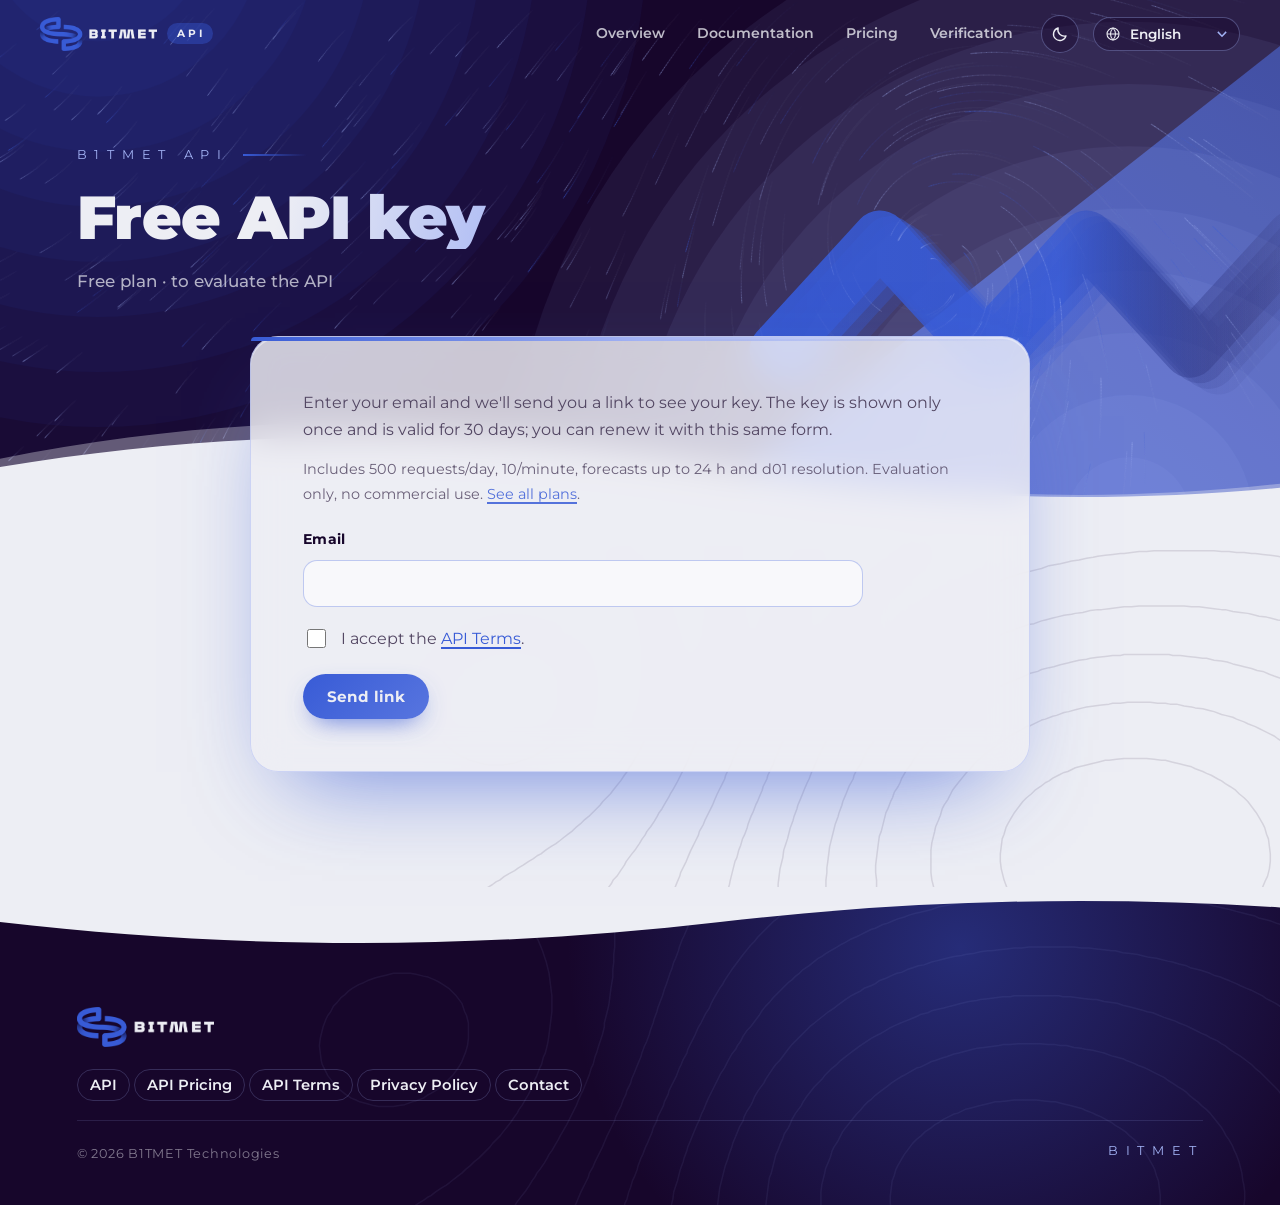
==== alta.html @ 3e36da36 "API: portada, docs, precios, alta, claves, verificación y textos legales" ====
<!DOCTYPE html>
<html lang="es" data-lang="es">
  <head>
    <meta charset="utf-8" />
    <meta name="viewport" content="width=device-width, initial-scale=1" />
    <title>Clave gratuita de la API · Free API key — B1TMET</title>
    <meta name="theme-color" content="#17062b" />
    <link rel="icon" href="favicon.ico" sizes="any" />
    <link rel="preload" href="assets/fonts/montserrat-400.woff2" as="font" type="font/woff2" crossorigin />
    <link rel="stylesheet" href="assets/marca.css" />
    <script>
      (function () {
        var d = document.documentElement;
        d.className += " js";
        var hr = new Date().getHours();
        d.setAttribute("data-tod", hr >= 5 && hr < 8 ? "dawn" : hr >= 8 && hr < 17 ? "day" : hr >= 17 && hr < 20 ? "dusk" : "night");
        try { var th = localStorage.getItem("b1t-theme"); if (th === "dark" || th === "light") d.setAttribute("data-theme", th); } catch (e) {}

        var S = ["es", "en", "pt", "fr", "it", "nl"], l = null;
        try { l = new URLSearchParams(location.search).get("lang"); } catch (e) {}
        if (S.indexOf(l) >= 0) { try { localStorage.setItem("b1t-lang", l); } catch (e) {} }
        else { try { l = localStorage.getItem("b1t-lang"); } catch (e) {} }
        if (S.indexOf(l) < 0) {
          l = "en";
          var list = navigator.languages || [navigator.language || "en"];
          for (var i = 0; i < list.length; i++) {
            var c = String(list[i] || "").slice(0, 2).toLowerCase();
            if (S.indexOf(c) >= 0) { l = c; break; }
          }
        }
        document.documentElement.setAttribute("data-lang", l);
        document.documentElement.lang = l;
      })();
    </script>
  </head>
  <body>
    <div class="progress" aria-hidden="true"></div>

    <header class="top">
      <a class="brand" href="index.html"><img src="assets/logo-h-light.png" alt="B1TMET" width="138" height="40" /><small>API</small></a>
      <nav class="top-nav" aria-label="API">
        <a href="index.html"><span lang="es">Inicio</span><span lang="en">Overview</span><span lang="pt">Início</span><span lang="fr">Aperçu</span><span lang="it">Panoramica</span><span lang="nl">Overzicht</span></a>
        <a href="docs.html"><span lang="es">Documentación</span><span lang="en">Documentation</span><span lang="pt">Documentação</span><span lang="fr">Documentation</span><span lang="it">Documentazione</span><span lang="nl">Documentatie</span></a>
        <a href="precios.html"><span lang="es">Precios</span><span lang="en">Pricing</span><span lang="pt">Preços</span><span lang="fr">Tarifs</span><span lang="it">Prezzi</span><span lang="nl">Prijzen</span></a>
        <a href="verificacion.html"><span lang="es">Verificación</span><span lang="en">Verification</span><span lang="pt">Verificação</span><span lang="fr">Vérification</span><span lang="it">Verifica</span><span lang="nl">Verificatie</span></a>
      </nav>
      <button class="theme" type="button" aria-label="Tema">
        <svg class="moon" viewBox="0 0 24 24" aria-hidden="true"><path d="M20 14.5A8.5 8.5 0 0 1 9.5 4a8.5 8.5 0 1 0 10.5 10.5z"/></svg>
        <svg class="sun" viewBox="0 0 24 24" aria-hidden="true"><circle cx="12" cy="12" r="4.2"/><path d="M12 2.5v2.2M12 19.3v2.2M4.6 4.6l1.6 1.6M17.8 17.8l1.6 1.6M2.5 12h2.2M19.3 12h2.2M4.6 19.4l1.6-1.6M17.8 6.2l1.6-1.6"/></svg>
      </button>
      <label class="langsel">
        <svg viewBox="0 0 24 24" aria-hidden="true"><circle cx="12" cy="12" r="9"/><path d="M3 12h18M12 3c2.5 2.7 3.8 5.7 3.8 9s-1.3 6.3-3.8 9c-2.5-2.7-3.8-5.7-3.8-9s1.3-6.3 3.8-9z"/></svg>
        <select id="langsel" aria-label="Idioma / Language">
          <option value="es">Español</option>
          <option value="en">English</option>
          <option value="pt">Português</option>
          <option value="fr">Français</option>
          <option value="it">Italiano</option>
          <option value="nl">Nederlands</option>
        </select>
      </label>
    </header>

    <section class="hero hero-s">
      <div class="hero-art" aria-hidden="true">
        <svg viewBox="0 0 1440 800" preserveAspectRatio="xMidYMid slice">
          <defs>
            <linearGradient id="gPlane" x1="0" y1="1" x2="1" y2="0">
              <stop offset="0" stop-color="#385BD6" stop-opacity=".95" />
              <stop offset="1" stop-color="#385BD6" stop-opacity=".55" />
            </linearGradient>
          </defs>
          <g class="rings r2"><circle cx="110" cy="40" r="60" fill="#385BD6" fill-opacity=".06" /><circle cx="110" cy="40" r="122" fill="#385BD6" fill-opacity=".06" /><circle cx="110" cy="40" r="184" fill="#385BD6" fill-opacity=".06" /><circle cx="110" cy="40" r="246" fill="#385BD6" fill-opacity=".06" /><circle cx="110" cy="40" r="308" fill="#385BD6" fill-opacity=".06" /><circle cx="110" cy="40" r="370" fill="#385BD6" fill-opacity=".06" /><circle cx="110" cy="40" r="432" fill="#385BD6" fill-opacity=".06" /><circle cx="110" cy="40" r="494" fill="#385BD6" fill-opacity=".06" /><circle cx="110" cy="40" r="556" fill="#385BD6" fill-opacity=".06" /><circle cx="110" cy="40" r="618" fill="#385BD6" fill-opacity=".06" /></g>
          <polygon class="plane" points="560,860 1500,120 1500,860" fill="url(#gPlane)" />
          <g class="rings r1"><circle cx="1270" cy="700" r="70" fill="#A2B2F4" fill-opacity=".07" /><circle cx="1270" cy="700" r="140" fill="#A2B2F4" fill-opacity=".07" /><circle cx="1270" cy="700" r="210" fill="#A2B2F4" fill-opacity=".07" /><circle cx="1270" cy="700" r="280" fill="#A2B2F4" fill-opacity=".07" /><circle cx="1270" cy="700" r="350" fill="#A2B2F4" fill-opacity=".07" /><circle cx="1270" cy="700" r="420" fill="#A2B2F4" fill-opacity=".07" /><circle cx="1270" cy="700" r="490" fill="#A2B2F4" fill-opacity=".07" /><circle cx="1270" cy="700" r="560" fill="#A2B2F4" fill-opacity=".07" /><circle cx="1270" cy="700" r="630" fill="#A2B2F4" fill-opacity=".07" /><circle cx="1270" cy="700" r="700" fill="#A2B2F4" fill-opacity=".07" /></g>
        </svg>
      </div>
      <svg class="ribbon" viewBox="0 0 660 320" aria-hidden="true">
        <defs>
          <linearGradient id="gRib" gradientUnits="userSpaceOnUse" x1="40" y1="0" x2="640" y2="0">
            <stop offset="0" stop-color="#385BD6" />
            <stop offset=".55" stop-color="#385BD6" stop-opacity=".75" />
            <stop offset="1" stop-color="#17062B" stop-opacity="0" />
          </linearGradient>
        </defs>
        <g>
          <path class="trail" d="M70 240 L180 120 L290 240 L400 120 L510 240 L620 120" stroke="url(#gRib)" stroke-width="58" opacity=".22" transform="translate(30 18)" />
          <path class="trail" d="M70 240 L180 120 L290 240 L400 120 L510 240 L620 120" stroke="url(#gRib)" stroke-width="58" opacity=".4" transform="translate(20 12)" />
          <path class="trail" d="M70 240 L180 120 L290 240 L400 120 L510 240 L620 120" stroke="url(#gRib)" stroke-width="58" opacity=".65" transform="translate(10 6)" />
          <path class="trail" d="M70 240 L180 120 L290 240 L400 120 L510 240 L620 120" stroke="url(#gRib)" stroke-width="58" />
        </g>
      </svg>
      <canvas class="wind" aria-hidden="true"></canvas>
      <div class="hero-in">
        <p class="eyebrow">B1TMET API</p>
        <h1 lang="es">Clave gratuita de la API</h1>
        <h1 lang="en">Free API key</h1>
        <h1 lang="pt">Chave gratuita da API</h1>
        <h1 lang="fr">Clé d'API gratuite</h1>
        <h1 lang="it">Chiave API gratuita</h1>
        <h1 lang="nl">Gratis API-sleutel</h1>
        <p class="sub" lang="es">Plan Free · para evaluar la API</p>
        <p class="sub" lang="en">Free plan · to evaluate the API</p>
        <p class="sub" lang="pt">Plano Free · para avaliar a API</p>
        <p class="sub" lang="fr">Offre Free · pour évaluer l'API</p>
        <p class="sub" lang="it">Piano Free · per valutare l'API</p>
        <p class="sub" lang="nl">Free-abonnement · om de API te evalueren</p>
      </div>
      <div class="edge back" aria-hidden="true"></div>
      <div class="edge" aria-hidden="true"></div>
    </section>

    <main class="app">
      <article class="card">
        <p lang="es">Escribe tu correo y te enviaremos un enlace para ver tu clave. La clave se muestra una sola vez y es válida 30 días; podrás renovarla con este mismo formulario.</p>
        <p lang="en">Enter your email and we'll send you a link to see your key. The key is shown only once and is valid for 30 days; you can renew it with this same form.</p>
        <p lang="pt">Digite seu e-mail e enviaremos um link para ver sua chave. A chave é exibida uma única vez e vale 30 dias; você poderá renová-la neste mesmo formulário.</p>
        <p lang="fr">Saisissez votre e-mail et nous vous enverrons un lien pour afficher votre clé. La clé n'est affichée qu'une fois et reste valable 30 jours ; vous pourrez la renouveler avec ce même formulaire.</p>
        <p lang="it">Inserisci la tua e-mail e ti invieremo un link per vedere la chiave. La chiave viene mostrata una sola volta ed è valida 30 giorni; potrai rinnovarla con questo stesso modulo.</p>
        <p lang="nl">Vul je e-mailadres in en we sturen je een link om je sleutel te bekijken. De sleutel wordt maar één keer getoond en is 30 dagen geldig; je kunt hem met ditzelfde formulier verlengen.</p>
        <p lang="es" class="muted">Incluye 500 peticiones/día, 10/minuto, pronóstico hasta 24 h y resolución d01. Solo evaluación, sin uso comercial. <a href="precios.html">Ver todos los planes</a>.</p>
        <p lang="en" class="muted">Includes 500 requests/day, 10/minute, forecasts up to 24 h and d01 resolution. Evaluation only, no commercial use. <a href="precios.html">See all plans</a>.</p>
        <p lang="pt" class="muted">Inclui 500 requisições/dia, 10/minuto, previsão de até 24 h e resolução d01. Somente avaliação, sem uso comercial. <a href="precios.html">Ver todos os planos</a>.</p>
        <p lang="fr" class="muted">Comprend 500 requêtes/jour, 10/minute, prévision jusqu'à 24 h et résolution d01. Évaluation uniquement, sans usage commercial. <a href="precios.html">Voir toutes les offres</a>.</p>
        <p lang="it" class="muted">Include 500 richieste/giorno, 10/minuto, previsione fino a 24 h e risoluzione d01. Solo valutazione, nessun uso commerciale. <a href="precios.html">Vedi tutti i piani</a>.</p>
        <p lang="nl" class="muted">Inclusief 500 verzoeken/dag, 10/minuut, voorspelling tot 24 uur en resolutie d01. Alleen evaluatie, geen commercieel gebruik. <a href="precios.html">Alle abonnementen bekijken</a>.</p>
        <form class="form" id="form" novalidate>
          <div class="field">
            <label for="email"><span lang="es">Correo electrónico</span><span lang="en">Email</span><span lang="pt">E-mail</span><span lang="fr">E-mail</span><span lang="it">E-mail</span><span lang="nl">E-mailadres</span></label>
            <input type="email" id="email" name="email" required maxlength="190" autocomplete="email" inputmode="email" />
          </div>
          <label class="chk"><input type="checkbox" id="terms" required /><span><span lang="es">Acepto los <a href="legal/terminos.html" target="_blank" rel="noopener">Términos de la API</a>.</span><span lang="en">I accept the <a href="legal/terminos.html" target="_blank" rel="noopener">API Terms</a>.</span><span lang="pt">Aceito os <a href="legal/terminos.html" target="_blank" rel="noopener">Termos da API</a>.</span><span lang="fr">J'accepte les <a href="legal/terminos.html" target="_blank" rel="noopener">Conditions de l'API</a>.</span><span lang="it">Accetto i <a href="legal/terminos.html" target="_blank" rel="noopener">Termini dell'API</a>.</span><span lang="nl">Ik ga akkoord met de <a href="legal/terminos.html" target="_blank" rel="noopener">API-voorwaarden</a>.</span></span></label>
          <button class="btn" id="send" type="submit"><span lang="es">Enviar enlace</span><span lang="en">Send link</span><span lang="pt">Enviar link</span><span lang="fr">Envoyer le lien</span><span lang="it">Invia link</span><span lang="nl">Link versturen</span></button>
        </form>
        <p id="msg" role="status" aria-live="polite"></p>
      </article>
    </main>

    <footer class="foot">
      <div class="foot-glow" aria-hidden="true"></div>
      <div class="foot-in">
        <img class="foot-logo" src="assets/logo-h-light.png" alt="B1TMET" width="138" height="40" />
        <ul class="foot-links" lang="es">
          <li><a href="index.html">API</a></li>
          <li><a href="precios.html">Precios API</a></li>
          <li><a href="legal/terminos.html">Términos de la API</a></li>
          <li><a href="legal/privacidad.html">Aviso de privacidad</a></li>
          <li><a href="mailto:b1tmet@b1tmet.com">Contacto</a></li>
        </ul>
        <ul class="foot-links" lang="en">
          <li><a href="index.html">API</a></li>
          <li><a href="precios.html">API Pricing</a></li>
          <li><a href="legal/terminos.html">API Terms</a></li>
          <li><a href="legal/privacidad.html">Privacy Policy</a></li>
          <li><a href="mailto:b1tmet@b1tmet.com">Contact</a></li>
        </ul>
        <ul class="foot-links" lang="pt">
          <li><a href="index.html">API</a></li>
          <li><a href="precios.html">Preços da API</a></li>
          <li><a href="legal/terminos.html">Termos da API</a></li>
          <li><a href="legal/privacidad.html">Aviso de privacidade</a></li>
          <li><a href="mailto:b1tmet@b1tmet.com">Contato</a></li>
        </ul>
        <ul class="foot-links" lang="fr">
          <li><a href="index.html">API</a></li>
          <li><a href="precios.html">Tarifs de l'API</a></li>
          <li><a href="legal/terminos.html">Conditions de l'API</a></li>
          <li><a href="legal/privacidad.html">Politique de confidentialité</a></li>
          <li><a href="mailto:b1tmet@b1tmet.com">Contact</a></li>
        </ul>
        <ul class="foot-links" lang="it">
          <li><a href="index.html">API</a></li>
          <li><a href="precios.html">Prezzi API</a></li>
          <li><a href="legal/terminos.html">Termini dell'API</a></li>
          <li><a href="legal/privacidad.html">Informativa sulla privacy</a></li>
          <li><a href="mailto:b1tmet@b1tmet.com">Contatti</a></li>
        </ul>
        <ul class="foot-links" lang="nl">
          <li><a href="index.html">API</a></li>
          <li><a href="precios.html">API-prijzen</a></li>
          <li><a href="legal/terminos.html">API-voorwaarden</a></li>
          <li><a href="legal/privacidad.html">Privacybeleid</a></li>
          <li><a href="mailto:b1tmet@b1tmet.com">Contact</a></li>
        </ul>
        <div class="foot-copy"><span>© 2026 B1TMET Technologies</span><span class="wm">Bitmet</span></div>
      </div>
    </footer>


    <script src="assets/lang.js"></script>
    <script src="assets/marca.js"></script>
    <script>
      (function () {
        var LOCAL = /^(localhost|127\.0\.0\.1)$/.test(location.hostname);
        var API = LOCAL ? location.origin : "https://thredds.b1tmet.com";
        var MAIL = '<a href="mailto:b1tmet@b1tmet.com">b1tmet@b1tmet.com</a>';
        var LOCALES = { es: "es-ES", en: "en-US", pt: "pt-PT", fr: "fr-FR", it: "it-IT", nl: "nl-NL" };
        // Textos: cadenas o funciones (p = parámetros de la respuesta)
        var M = {
          es: { sent: "Te hemos enviado un enlace para ver tu clave. Revisa tu bandeja de entrada y la carpeta de spam. El enlace caduca en 24 horas. Si no llega en 10 minutos, comprueba que el correo esté bien escrito.",
                hasKey: function (d) { return d ? "Este correo ya tiene una clave Free vigente. Podrás renovarla a partir del " + d + ". Si la perdiste, rótala en <a href=\"claves.html\">Gestionar claves</a>." : "Este correo ya tiene una clave vigente sin caducidad."; },
                cooldown: function (m) { return "Ya te enviamos un enlace hace un momento. Revisa tu correo (también spam) o vuelve a intentarlo en " + m + " min."; },
                daily: "Has alcanzado el máximo de 3 enlaces por día para este correo. Inténtalo mañana.",
                blocked: "No podemos emitir una clave para este correo. Escríbenos a " + MAIL + ".",
                email: "El correo no es válido o su dominio no puede recibir mensajes. Revisa que esté bien escrito.",
                terms: "Debes aceptar los Términos de la API.",
                sendFailed: "No hemos podido enviar el correo en este momento. Inténtalo de nuevo en unos minutos.",
                rate: "Demasiadas solicitudes desde tu conexión. Inténtalo mañana.",
                error: "No se pudo contactar con el servidor. Inténtalo de nuevo en unos minutos." },
          en: { sent: "We've sent you a link to see your key. Check your inbox and spam folder. The link expires in 24 hours. If it doesn't arrive within 10 minutes, check that the email is spelled correctly.",
                hasKey: function (d) { return d ? "This email already has a valid Free key. You can renew it from " + d + ". If you lost it, rotate it in <a href=\"claves.html\">Manage keys</a>." : "This email already has a valid key with no expiry."; },
                cooldown: function (m) { return "We sent you a link a moment ago. Check your email (spam too) or try again in " + m + " min."; },
                daily: "You've reached the maximum of 3 links per day for this email. Try again tomorrow.",
                blocked: "We can't issue a key for this email. Write to " + MAIL + ".",
                email: "The email is invalid or its domain can't receive messages. Check the spelling.",
                terms: "You must accept the API Terms.",
                sendFailed: "We couldn't send the email right now. Try again in a few minutes.",
                rate: "Too many requests from your connection. Try again tomorrow.",
                error: "Could not reach the server. Try again in a few minutes." },
          pt: { sent: "Enviamos um link para ver sua chave. Verifique a caixa de entrada e a pasta de spam. O link expira em 24 horas. Se não chegar em 10 minutos, confira se o e-mail está escrito corretamente.",
                hasKey: function (d) { return d ? "Este e-mail já tem uma chave Free válida. Você poderá renová-la a partir de " + d + ". Se você a perdeu, rotacione-a em <a href=\"claves.html\">Gerenciar chaves</a>." : "Este e-mail já tem uma chave válida sem expiração."; },
                cooldown: function (m) { return "Enviamos um link há pouco. Verifique seu e-mail (também o spam) ou tente novamente em " + m + " min."; },
                daily: "Você atingiu o máximo de 3 links por dia para este e-mail. Tente novamente amanhã.",
                blocked: "Não podemos emitir uma chave para este e-mail. Escreva para " + MAIL + ".",
                email: "O e-mail é inválido ou o domínio não pode receber mensagens. Confira se está escrito corretamente.",
                terms: "Você deve aceitar os Termos da API.",
                sendFailed: "Não conseguimos enviar o e-mail agora. Tente novamente em alguns minutos.",
                rate: "Solicitações demais a partir da sua conexão. Tente novamente amanhã.",
                error: "Não foi possível contatar o servidor. Tente novamente em alguns minutos." },
          fr: { sent: "Nous vous avons envoyé un lien pour afficher votre clé. Vérifiez votre boîte de réception et vos spams. Le lien expire dans 24 heures. S'il n'arrive pas dans 10 minutes, vérifiez l'orthographe de l'adresse.",
                hasKey: function (d) { return d ? "Cette adresse a déjà une clé Free valide. Vous pourrez la renouveler à partir du " + d + ". Si vous l'avez perdue, remplacez-la dans <a href=\"claves.html\">Gérer les clés</a>." : "Cette adresse a déjà une clé valide sans expiration."; },
                cooldown: function (m) { return "Nous vous avons envoyé un lien il y a un instant. Vérifiez votre e-mail (spams compris) ou réessayez dans " + m + " min."; },
                daily: "Vous avez atteint le maximum de 3 liens par jour pour cette adresse. Réessayez demain.",
                blocked: "Nous ne pouvons pas émettre de clé pour cette adresse. Écrivez à " + MAIL + ".",
                email: "L'adresse n'est pas valide ou son domaine ne peut pas recevoir de messages. Vérifiez l'orthographe.",
                terms: "Vous devez accepter les Conditions de l'API.",
                sendFailed: "Nous n'avons pas pu envoyer l'e-mail pour le moment. Réessayez dans quelques minutes.",
                rate: "Trop de demandes depuis votre connexion. Réessayez demain.",
                error: "Impossible de joindre le serveur. Réessayez dans quelques minutes." },
          it: { sent: "Ti abbiamo inviato un link per vedere la chiave. Controlla la posta in arrivo e lo spam. Il link scade tra 24 ore. Se non arriva entro 10 minuti, verifica che l'indirizzo sia scritto correttamente.",
                hasKey: function (d) { return d ? "Questo indirizzo ha già una chiave Free valida. Potrai rinnovarla dal " + d + ". Se l'hai persa, ruotala in <a href=\"claves.html\">Gestisci le chiavi</a>." : "Questo indirizzo ha già una chiave valida senza scadenza."; },
                cooldown: function (m) { return "Ti abbiamo inviato un link poco fa. Controlla la posta (anche lo spam) o riprova tra " + m + " min."; },
                daily: "Hai raggiunto il massimo di 3 link al giorno per questo indirizzo. Riprova domani.",
                blocked: "Non possiamo emettere una chiave per questo indirizzo. Scrivi a " + MAIL + ".",
                email: "L'indirizzo non è valido o il suo dominio non può ricevere messaggi. Controlla che sia scritto correttamente.",
                terms: "Devi accettare i Termini dell'API.",
                sendFailed: "Non siamo riusciti a inviare l'e-mail in questo momento. Riprova tra qualche minuto.",
                rate: "Troppe richieste dalla tua connessione. Riprova domani.",
                error: "Impossibile contattare il server. Riprova tra qualche minuto." },
          nl: { sent: "We hebben je een link gestuurd om je sleutel te bekijken. Kijk in je inbox en spammap. De link verloopt over 24 uur. Komt hij niet binnen 10 minuten, controleer dan of het e-mailadres goed gespeld is.",
                hasKey: function (d) { return d ? "Dit e-mailadres heeft al een geldige Free-sleutel. Je kunt hem verlengen vanaf " + d + ". Ben je hem kwijt, roteer hem dan via <a href=\"claves.html\">Sleutels beheren</a>." : "Dit e-mailadres heeft al een geldige sleutel zonder vervaldatum."; },
                cooldown: function (m) { return "We hebben je zojuist een link gestuurd. Kijk in je e-mail (ook spam) of probeer het over " + m + " min opnieuw."; },
                daily: "Je hebt het maximum van 3 links per dag voor dit e-mailadres bereikt. Probeer het morgen opnieuw.",
                blocked: "We kunnen geen sleutel uitgeven voor dit e-mailadres. Schrijf naar " + MAIL + ".",
                email: "Het e-mailadres is ongeldig of het domein kan geen berichten ontvangen. Controleer de spelling.",
                terms: "Je moet akkoord gaan met de API-voorwaarden.",
                sendFailed: "We konden de e-mail nu niet versturen. Probeer het over een paar minuten opnieuw.",
                rate: "Te veel aanvragen vanaf je verbinding. Probeer het morgen opnieuw.",
                error: "Kan de server niet bereiken. Probeer het over een paar minuten opnieuw." }
        };
        var form = document.getElementById("form"), email = document.getElementById("email"),
            terms = document.getElementById("terms"), send = document.getElementById("send"),
            msg = document.getElementById("msg"), last = null;
        var lang = function () { var l = document.documentElement.getAttribute("data-lang"); return M[l] ? l : "en"; };

        function fmtDate(iso) {
          return new Intl.DateTimeFormat(LOCALES[lang()], { dateStyle: "long", timeZone: "UTC" }).format(new Date(iso));
        }
        // Los textos son propios (no vienen del servidor): se pueden insertar como HTML.
        // Para hasKey, arg es la fecha ISO: se formatea en el idioma actual (también al cambiarlo).
        function show(kind, key, arg) {
          last = { kind: kind, key: key, arg: arg };
          var t = M[lang()][key];
          var a = key === "hasKey" && arg ? fmtDate(arg) : arg;
          msg.className = kind;
          msg.innerHTML = typeof t === "function" ? t(a) : t;
        }
        var sel = document.getElementById("langsel");
        if (sel) sel.addEventListener("change", function () { if (last) show(last.kind, last.key, last.arg); });

        form.addEventListener("submit", function (ev) {
          ev.preventDefault();
          var v = email.value.trim();
          if (!/^[^\s@]{1,64}@[^\s@]+\.[^\s@]{2,}$/.test(v) || v.length > 190) { show("err", "email"); email.focus(); return; }
          if (!terms.checked) { show("err", "terms"); terms.focus(); return; }
          send.disabled = true; send.classList.add("busy"); send.setAttribute("aria-busy", "true");
          msg.className = ""; msg.textContent = ""; last = null;
          fetch(API + "/billing/free/signup", {
            method: "POST",
            headers: { "Content-Type": "application/json" },
            body: JSON.stringify({ email: v, lang: lang(), accept_terms: true }),
            cache: "no-store",
            credentials: "omit"
          }).then(function (r) {
            return r.json().catch(function () { return {}; }).then(function (j) { return { status: r.status, j: j }; });
          }).then(function (res) {
            var j = res.j || {};
            if (res.status === 200 && j.status === "sent") { show("ok", "sent"); form.reset(); }
            else if (res.status === 200 && j.status === "has_key") {
              show("err", "hasKey", j.renew_from || null);
            }
            else if (res.status === 200 && j.status === "cooldown") show("err", "cooldown", Math.max(1, Math.ceil((j.retry_after || 600) / 60)));
            else if (res.status === 200 && j.status === "daily_limit") show("err", "daily");
            else if (res.status === 200 && j.status === "blocked") show("err", "blocked");
            else if (res.status === 400) show("err", "email");
            else if (res.status === 429) show("err", "rate");
            else if (res.status === 503 && j.error === "send_failed") show("err", "sendFailed");
            else show("err", "error");
          }).catch(function () { show("err", "error"); })
            .then(function () { send.disabled = false; send.classList.remove("busy"); send.removeAttribute("aria-busy"); });
        });
      })();
    </script>
  </body>
</html>
---- assets/marca.css ----
/* =====================================================================
   B1TMET · Sistema visual web (marca.css)
   Basado en el Manual de identidad visual corporativa:
     Azul Bizantino  #385BD6  (corporativo)
     Azul Jordy      #A2B2F4  (secundario)
     Blanco Ghost    #EDEEF4  (claro)
     Púrpura Dark    #17062B  (oscuro)
   Tipografía: Montserrat (corporativa).
   Tema: sigue al sistema; el botón de la barra lo fija (data-theme).
   ===================================================================== */

/* ---------- Fuentes (autoalojadas) ---------- */
@font-face { font-family: "Montserrat"; font-style: normal; font-weight: 400; font-display: swap; src: url(fonts/montserrat-400.woff2) format("woff2"); }
@font-face { font-family: "Montserrat"; font-style: italic; font-weight: 400; font-display: swap; src: url(fonts/montserrat-400i.woff2) format("woff2"); }
@font-face { font-family: "Montserrat"; font-style: normal; font-weight: 500; font-display: swap; src: url(fonts/montserrat-500.woff2) format("woff2"); }
@font-face { font-family: "Montserrat"; font-style: normal; font-weight: 600; font-display: swap; src: url(fonts/montserrat-600.woff2) format("woff2"); }
@font-face { font-family: "Montserrat"; font-style: normal; font-weight: 700; font-display: swap; src: url(fonts/montserrat-700.woff2) format("woff2"); }
@font-face { font-family: "Montserrat"; font-style: normal; font-weight: 800; font-display: swap; src: url(fonts/montserrat-800.woff2) format("woff2"); }
@font-face { font-family: "Montserrat"; font-style: normal; font-weight: 900; font-display: swap; src: url(fonts/montserrat-900.woff2) format("woff2"); }

/* ---------- Tokens: modo claro ---------- */
:root {
  --azul: #385bd6;
  --jordy: #a2b2f4;
  --ghost: #edeef4;
  --purpura: #17062b;
  --blanco: #fff;

  --f-body: "Montserrat", system-ui, sans-serif;
  --f-display: "Montserrat", system-ui, sans-serif;
  --f-mono: ui-monospace, SFMono-Regular, Menlo, Consolas, monospace;

  --band-a: var(--ghost);
  --band-b: var(--jordy);
  --ink: var(--purpura);
  --ink-soft: color-mix(in srgb, var(--purpura) 72%, var(--ghost));
  --link: var(--azul);
  --link-b: var(--purpura);       /* enlaces sobre bandas Jordy */
  --num: var(--azul);
  --num-b: var(--purpura);        /* números sobre bandas Jordy */
  --line: color-mix(in srgb, var(--purpura) 14%, transparent);
  --panel: color-mix(in srgb, var(--blanco) 55%, transparent);
  --note-bg: var(--purpura);
  --iso: color-mix(in srgb, var(--purpura) 11%, transparent);
  --iso-b: color-mix(in srgb, var(--purpura) 9%, transparent);
  --ico-sun: none;
  --ico-moon: block;

  --maxw: 1160px;
  --radius: 18px;
  --ease: cubic-bezier(.2, .7, .2, 1);
  color-scheme: light;
}

/* ---------- Tokens: modo oscuro (fijado o del sistema) ---------- */
html[data-theme="dark"] {
  --band-a: var(--purpura);
  --band-b: color-mix(in srgb, var(--purpura) 86%, var(--azul));
  --ink: var(--ghost);
  --ink-soft: color-mix(in srgb, var(--ghost) 74%, var(--purpura));
  --link: var(--jordy);
  --link-b: var(--jordy);
  --num: var(--azul);
  --num-b: var(--jordy);
  --line: color-mix(in srgb, var(--jordy) 18%, transparent);
  --panel: color-mix(in srgb, var(--jordy) 7%, transparent);
  --note-bg: color-mix(in srgb, var(--azul) 26%, var(--purpura));
  --iso: color-mix(in srgb, var(--jordy) 8%, transparent);
  --iso-b: color-mix(in srgb, var(--jordy) 9%, transparent);
  --ico-sun: block;
  --ico-moon: none;
  color-scheme: dark;
}
@media (prefers-color-scheme: dark) {
  html:not([data-theme="light"]) {
    --band-a: var(--purpura);
    --band-b: color-mix(in srgb, var(--purpura) 86%, var(--azul));
    --ink: var(--ghost);
    --ink-soft: color-mix(in srgb, var(--ghost) 74%, var(--purpura));
    --link: var(--jordy);
    --link-b: var(--jordy);
    --num: var(--azul);
    --num-b: var(--jordy);
    --line: color-mix(in srgb, var(--jordy) 18%, transparent);
    --panel: color-mix(in srgb, var(--jordy) 7%, transparent);
    --note-bg: color-mix(in srgb, var(--azul) 26%, var(--purpura));
    --iso: color-mix(in srgb, var(--jordy) 8%, transparent);
    --iso-b: color-mix(in srgb, var(--jordy) 9%, transparent);
    --ico-sun: block;
    --ico-moon: none;
    color-scheme: dark;
  }
}

/* ---------- Base ---------- */
*, *::before, *::after { box-sizing: border-box; }
html { -webkit-text-size-adjust: 100%; scroll-behavior: smooth; scroll-padding-top: 88px; }
body {
  margin: 0;
  background: var(--purpura);
  color: var(--ink);
  font-family: var(--f-body);
  font-size: 1rem;
  line-height: 1.7;
  -webkit-font-smoothing: antialiased;
  overflow-x: hidden;
}
img, svg { display: block; max-width: 100%; }
a { color: var(--link); text-decoration-thickness: 1.5px; text-underline-offset: 3px; }
a:hover { text-decoration-thickness: 2.5px; }
strong { font-weight: 700; }
::selection { background: var(--azul); color: var(--blanco); }
:focus-visible { outline: 3px solid var(--azul); outline-offset: 3px; border-radius: 6px; }

/* Idiomas: se oculta todo bloque que no sea del idioma activo */
html:not([data-lang="es"]) body [lang="es"],
html:not([data-lang="en"]) body [lang="en"],
html:not([data-lang="pt"]) body [lang="pt"],
html:not([data-lang="fr"]) body [lang="fr"],
html:not([data-lang="it"]) body [lang="it"],
html:not([data-lang="nl"]) body [lang="nl"] { display: none !important; }

.vh { position: absolute !important; width: 1px; height: 1px; overflow: hidden; clip: rect(0 0 0 0); white-space: nowrap; }

/* ---------- Transiciones entre páginas ---------- */
@view-transition { navigation: auto; }
.top { view-transition-name: topbar; }
::view-transition-old(root) { animation: vt-out .32s var(--ease) both; }
::view-transition-new(root) { animation: vt-in .5s var(--ease) both; }
@keyframes vt-out { to { opacity: 0; transform: translateY(-12px); } }
@keyframes vt-in { from { opacity: 0; transform: translateY(18px); } }

/* ---------- Barra de progreso de lectura ---------- */
.progress {
  position: fixed; inset: 0 0 auto 0; height: 3px; z-index: 60;
  background: linear-gradient(90deg, var(--azul), var(--jordy));
  transform-origin: 0 50%; transform: scaleX(var(--p, 0));
}

/* ---------- Barra superior ---------- */
.top {
  position: fixed; inset: 0 0 auto 0; z-index: 50;
  display: flex; align-items: center; gap: 14px;
  padding: 14px clamp(16px, 4vw, 40px);
  color: var(--ghost);
  transition: background .35s var(--ease), padding .35s var(--ease), box-shadow .35s var(--ease);
}
.top.scrolled {
  padding-block: 9px;
  background: color-mix(in srgb, var(--purpura) 93%, transparent);
  -webkit-backdrop-filter: blur(14px) saturate(1.4);
  backdrop-filter: blur(14px) saturate(1.4);
  box-shadow: 0 1px 0 color-mix(in srgb, var(--jordy) 16%, transparent);
}
.brand { display: flex; align-items: center; gap: 10px; color: inherit; text-decoration: none; margin-right: auto; }
.brand img { height: 34px; width: auto; transition: height .35s var(--ease); }
.top.scrolled .brand img { height: 28px; }
.brand small {
  font: 700 .66rem var(--f-display); letter-spacing: .28em; text-transform: uppercase;
  padding: 4px 8px 4px 10px; border-radius: 999px;
  background: color-mix(in srgb, var(--azul) 40%, transparent); color: var(--ghost);
}
.top-nav { display: flex; gap: 4px; }
.top-nav a {
  position: relative; color: color-mix(in srgb, var(--ghost) 78%, transparent);
  text-decoration: none; font-weight: 600; font-size: .88rem; padding: 8px 14px; border-radius: 999px;
  transition: color .2s, background .2s;
}
.top-nav a:hover { color: var(--ghost); background: color-mix(in srgb, var(--jordy) 12%, transparent); }
.top-nav a[aria-current="page"] { color: var(--ghost); background: color-mix(in srgb, var(--azul) 55%, transparent); }

.theme {
  display: grid; place-items: center; width: 38px; height: 38px; flex: none; cursor: pointer;
  border-radius: 50%; color: var(--ghost);
  border: 1px solid color-mix(in srgb, var(--jordy) 35%, transparent);
  background: color-mix(in srgb, var(--purpura) 40%, transparent);
  transition: background .2s, transform .4s var(--ease);
}
.theme:hover { background: color-mix(in srgb, var(--azul) 45%, transparent); }
.theme:active { transform: rotate(40deg) scale(.92); }
.theme svg { width: 18px; height: 18px; fill: none; stroke: currentColor; stroke-width: 1.8; stroke-linecap: round; stroke-linejoin: round; }
.theme .sun { display: var(--ico-sun); }
.theme .moon { display: var(--ico-moon); }

.langsel { position: relative; display: flex; align-items: center; }
.langsel svg { position: absolute; left: 12px; width: 16px; height: 16px; fill: none; stroke: currentColor; stroke-width: 1.6; pointer-events: none; }
.langsel select {
  appearance: none; -webkit-appearance: none;
  font: 600 .85rem var(--f-body); color: var(--ghost); cursor: pointer;
  padding: 8px 30px 8px 36px; border-radius: 999px;
  border: 1px solid color-mix(in srgb, var(--jordy) 35%, transparent);
  background: color-mix(in srgb, var(--purpura) 40%, transparent)
    url("data:image/svg+xml,%3Csvg xmlns='http://www.w3.org/2000/svg' viewBox='0 0 12 8'%3E%3Cpath d='M1 1l5 5 5-5' fill='none' stroke='%23A2B2F4' stroke-width='1.8'/%3E%3C/svg%3E") right 12px center/10px no-repeat;
}
.langsel select option { color: var(--purpura); background: var(--ghost); }

/* ---------- Héroe ---------- */
.hero {
  position: relative; isolation: isolate; overflow: hidden;
  min-height: min(80vh, 740px);
  display: flex; align-items: center;
  padding: 140px clamp(20px, 6vw, 80px) 160px;
  background: var(--purpura); color: var(--ghost);
}
.hero-art { position: absolute; inset: 0; z-index: -2; pointer-events: none; }
.hero-art svg { width: 100%; height: 100%; }
.rings.r1 { animation: breathe 14s var(--ease) infinite alternate; transform-origin: 88% 88%; }
.rings.r2 { animation: breathe 18s var(--ease) infinite alternate-reverse; transform-origin: 8% 5%; }
@keyframes breathe { from { transform: scale(1); } to { transform: scale(1.07); } }
.plane { animation: drift 22s ease-in-out infinite alternate; }
@keyframes drift { from { transform: translate(0, 0); } to { transform: translate(-28px, 14px); } }

/* Cielo según la hora local del visitante (siempre dentro de la paleta) */
html[data-tod="dawn"] .hero {
  background:
    radial-gradient(ellipse 70% 55% at 12% 105%, color-mix(in srgb, var(--jordy) 38%, transparent), transparent 70%),
    linear-gradient(175deg, var(--purpura) 35%, color-mix(in srgb, var(--azul) 35%, var(--purpura)));
}
html[data-tod="day"] .hero {
  background:
    radial-gradient(ellipse 80% 70% at 30% 0%, color-mix(in srgb, var(--azul) 45%, transparent), transparent 70%),
    linear-gradient(170deg, color-mix(in srgb, var(--azul) 42%, var(--purpura)), var(--purpura) 85%);
}
html[data-tod="dusk"] .hero {
  background:
    radial-gradient(ellipse 70% 55% at 90% 105%, color-mix(in srgb, var(--azul) 55%, transparent), transparent 70%),
    linear-gradient(185deg, var(--purpura) 30%, color-mix(in srgb, var(--azul) 22%, var(--purpura)));
}

/* Viento: partículas sobre la portada */
.wind { position: absolute; inset: 0; z-index: -1; width: 100%; height: 100%; pointer-events: none; }

.ribbon { position: absolute; right: clamp(-120px, -4vw, -20px); bottom: 80px; width: min(620px, 58vw); z-index: -1; opacity: .95; }
.ribbon path { fill: none; stroke-linecap: round; stroke-linejoin: round; }
.ribbon .trail { stroke-dasharray: 1600; stroke-dashoffset: 1600; animation: draw 2.4s var(--ease) forwards; }
.ribbon .trail:nth-child(2) { animation-delay: .12s; }
.ribbon .trail:nth-child(3) { animation-delay: .24s; }
.ribbon .trail:nth-child(4) { animation-delay: .36s; }
.ribbon g { animation: floaty 9s ease-in-out 2.4s infinite alternate; }
@keyframes draw { to { stroke-dashoffset: 0; } }
@keyframes floaty { from { transform: translateY(0); } to { transform: translateY(-14px); } }

.hero-in { position: relative; width: 100%; max-width: var(--maxw); margin: 0 auto; }
.eyebrow {
  display: inline-flex; align-items: center; gap: 14px; margin: 0 0 24px;
  font: 400 .8rem var(--f-display); letter-spacing: .6em; text-transform: uppercase;
  color: var(--jordy);
}
.eyebrow::after { content: ""; width: 64px; height: 2px; background: linear-gradient(90deg, var(--azul), transparent); }
.hero h1 {
  margin: 0; max-width: 16ch;
  font-family: var(--f-display); font-weight: 900;
  font-size: clamp(2.3rem, 5.6vw, 4.4rem); line-height: 1.04; letter-spacing: -.01em;
  background: linear-gradient(100deg, var(--ghost) 30%, var(--jordy) 70%, var(--azul));
  -webkit-background-clip: text; background-clip: text; color: transparent;
}
.hero .date { margin: 24px 0 0; font-weight: 500; color: color-mix(in srgb, var(--ghost) 70%, transparent); }
.chips { list-style: none; display: flex; flex-wrap: wrap; gap: 10px; margin: 34px 0 0; padding: 0; }
.chips li {
  display: inline-flex; align-items: center; gap: 10px;
  padding: 9px 16px 9px 12px; border-radius: 999px;
  font-weight: 600; font-size: .86rem; color: var(--ghost);
  background: color-mix(in srgb, var(--purpura) 45%, transparent);
  border: 1px solid color-mix(in srgb, var(--jordy) 26%, transparent);
  -webkit-backdrop-filter: blur(6px); backdrop-filter: blur(6px);
}
.chips li::before {
  content: ""; width: 18px; height: 18px; border-radius: 50%; flex: none;
  background: var(--azul) url("data:image/svg+xml,%3Csvg xmlns='http://www.w3.org/2000/svg' viewBox='0 0 16 16'%3E%3Cpath d='M4 8.2l2.6 2.6L12 5.4' fill='none' stroke='%23EDEEF4' stroke-width='2' stroke-linecap='round' stroke-linejoin='round'/%3E%3C/svg%3E") center/12px no-repeat;
}

/* ---------- Ondas animadas (motivo de la carta membretada) ----------
   Una ola periódica de 1440 px que se desplaza en bucle. */
.edge {
  position: absolute; left: 0; right: 0; bottom: -1px; height: 86px; background: var(--band-a);
  -webkit-mask: url("data:image/svg+xml,%3Csvg xmlns='http://www.w3.org/2000/svg' viewBox='0 0 1440 86' preserveAspectRatio='none'%3E%3Cpath d='M0 46C240 6 480 6 720 46S1200 86 1440 46V86H0z'/%3E%3C/svg%3E") 0 0/1440px 100% repeat-x;
  mask: url("data:image/svg+xml,%3Csvg xmlns='http://www.w3.org/2000/svg' viewBox='0 0 1440 86' preserveAspectRatio='none'%3E%3Cpath d='M0 46C240 6 480 6 720 46S1200 86 1440 46V86H0z'/%3E%3C/svg%3E") 0 0/1440px 100% repeat-x;
  animation: wave 38s linear infinite;
}
.edge.back { opacity: .35; height: 104px; animation-duration: 26s; animation-direction: reverse; }
@keyframes wave { to { -webkit-mask-position: 1440px 0; mask-position: 1440px 0; } }

/* ---------- Bandas de contenido ---------- */
.doc { position: relative; }
.sec {
  --band: var(--band-a);
  --isoc: var(--iso);
  position: relative; background: var(--band);
  padding: clamp(56px, 8vw, 104px) clamp(20px, 6vw, 80px);
}
.sec:nth-of-type(even) { --band: var(--band-b); --isoc: var(--iso-b); }
.sec + .sec::before {
  content: ""; position: absolute; left: 0; right: 0; top: -58px; height: 60px; background: var(--band);
  -webkit-mask: url("data:image/svg+xml,%3Csvg xmlns='http://www.w3.org/2000/svg' viewBox='0 0 1440 60' preserveAspectRatio='none'%3E%3Cpath d='M0 32C240 4 480 4 720 32S1200 60 1440 32V60H0z'/%3E%3C/svg%3E") 0 0/1440px 100% repeat-x;
  mask: url("data:image/svg+xml,%3Csvg xmlns='http://www.w3.org/2000/svg' viewBox='0 0 1440 60' preserveAspectRatio='none'%3E%3Cpath d='M0 32C240 4 480 4 720 32S1200 60 1440 32V60H0z'/%3E%3C/svg%3E") 0 0/1440px 100% repeat-x;
  animation: wave 46s linear infinite;
  pointer-events: none;
}
.sec:nth-of-type(even)::before { animation-direction: reverse; animation-duration: 54s; }
/* Isobaras de fondo */
.sec::after {
  content: ""; position: absolute; inset: 0; pointer-events: none; background: var(--isoc);
  -webkit-mask: url(isobaras.svg) right -180px top -60px/1500px auto no-repeat;
  mask: url(isobaras.svg) right -180px top -60px/1500px auto no-repeat;
}
.sec:nth-of-type(even)::after {
  -webkit-mask-position: left -260px bottom -120px; mask-position: left -260px bottom -120px;
}
.sec-in {
  position: relative; z-index: 1;
  max-width: var(--maxw); margin: 0 auto;
  display: grid; grid-template-columns: minmax(150px, 230px) minmax(0, 1fr); gap: clamp(20px, 5vw, 72px);
}
.sec-n {
  position: sticky; top: 104px; align-self: start;
  font-family: var(--f-display); font-weight: 900; font-size: clamp(3.6rem, 8vw, 6.6rem);
  line-height: .9; letter-spacing: -.02em; color: var(--num);
  font-variant-numeric: tabular-nums;
}
.sec:nth-of-type(even) .sec-n { color: var(--num-b); }
.sec-n::after {
  content: ""; display: block; width: 56px; height: 6px; margin-top: 18px; border-radius: 6px;
  background: linear-gradient(90deg, currentColor, transparent);
}
.sec-b { max-width: 74ch; min-width: 0; }
.sec-b h2 {
  margin: 0 0 22px; font-family: var(--f-display); font-weight: 700;
  font-size: clamp(1.4rem, 2.7vw, 2.05rem); line-height: 1.2; letter-spacing: -.005em; color: var(--ink);
}
.sec-b p, .sec-b li { color: var(--ink-soft); }
.sec-b strong { color: var(--ink); }
.sec-b p { margin: 0 0 16px; }
.sec-b ul { list-style: none; margin: 0 0 18px; padding: 0; display: grid; gap: 10px; }
.sec-b ul li { position: relative; padding-left: 30px; }
.sec-b ul li::before {
  content: ""; position: absolute; left: 4px; top: .62em; width: 12px; height: 12px; border-radius: 4px;
  background: var(--azul); box-shadow: 0 0 0 4px color-mix(in srgb, var(--azul) 22%, transparent);
}
.sec-b ol { list-style: none; counter-reset: paso; margin: 0 0 18px; padding: 0; display: grid; gap: 12px; }
.sec-b ol li { counter-increment: paso; position: relative; padding-left: 46px; min-height: 32px; }
.sec-b ol li::before {
  content: counter(paso); position: absolute; left: 0; top: -2px; width: 32px; height: 32px; border-radius: 50%;
  display: grid; place-items: center; font: 900 .9rem var(--f-display); color: var(--ghost); background: var(--azul);
  box-shadow: 0 6px 18px -6px color-mix(in srgb, var(--azul) 80%, transparent);
}
.sec:nth-of-type(even) .sec-b a { color: var(--link-b); text-decoration-color: var(--azul); }
.muted { font-size: .9rem; opacity: .85; }

/* Tablas */
.tbl {
  margin: 8px 0 22px; overflow-x: auto; border-radius: var(--radius);
  background: var(--panel); border: 1px solid var(--line);
  -webkit-backdrop-filter: blur(8px); backdrop-filter: blur(8px);
}
.tbl table { width: 100%; border-collapse: collapse; font-size: .93rem; }
.tbl th {
  text-align: left; padding: 14px 18px; font-weight: 700; font-size: .78rem; letter-spacing: .08em; text-transform: uppercase;
  background: var(--azul); color: var(--ghost); white-space: nowrap;
}
.tbl td { padding: 13px 18px; vertical-align: top; color: var(--ink-soft); border-top: 1px solid var(--line); }
.tbl tr:first-child + tr td { border-top: 0; }
.tbl td:first-child { font-weight: 600; color: var(--ink); }
.tbl tr:hover td { background: color-mix(in srgb, var(--azul) 7%, transparent); }
@media (max-width: 600px) { .tbl td { min-width: 9.5rem; } .tbl th, .tbl td { padding-inline: 14px; } }

/* Nota destacada */
.note {
  position: relative; overflow: hidden; margin: 10px 0 22px;
  padding: 24px 26px 24px 30px; border-radius: var(--radius);
  background: var(--note-bg); color: var(--ghost); line-height: 1.65;
  box-shadow: 0 18px 50px -20px color-mix(in srgb, var(--azul) 70%, transparent);
}
.note::before { content: ""; position: absolute; inset: 0 auto 0 0; width: 6px; background: linear-gradient(var(--azul), var(--jordy)); }
.note::after {
  content: ""; position: absolute; right: -60px; top: -60px; width: 200px; height: 200px; border-radius: 50%;
  background: radial-gradient(circle, color-mix(in srgb, var(--azul) 55%, transparent), transparent 70%);
}
.note strong { color: var(--jordy); }

/* ---------- Índice ---------- */
.rail {
  position: fixed; left: clamp(10px, 1.6vw, 26px); top: 50%; z-index: 40; transform: translateY(-50%);
  display: none; flex-direction: column; gap: 6px; margin: 0; padding: 10px 6px; list-style: none;
  border-radius: 999px; background: color-mix(in srgb, var(--purpura) 82%, transparent);
  -webkit-backdrop-filter: blur(10px); backdrop-filter: blur(10px);
  box-shadow: 0 10px 40px -12px rgba(0, 0, 0, .5);
  opacity: 0; pointer-events: none; transition: opacity .4s var(--ease);
}
.rail.on { opacity: 1; pointer-events: auto; }
.rail a {
  position: relative; display: grid; place-items: center; width: 30px; height: 30px; border-radius: 50%;
  font: 700 .68rem var(--f-body); color: color-mix(in srgb, var(--ghost) 65%, transparent); text-decoration: none;
  transition: background .25s, color .25s, transform .25s var(--ease);
}
.rail a:hover { color: var(--ghost); background: color-mix(in srgb, var(--jordy) 18%, transparent); }
.rail a.act { color: var(--ghost); background: var(--azul); transform: scale(1.12); }
.rail a span {
  position: absolute; left: 42px; top: 50%; transform: translate(-6px, -50%); white-space: nowrap;
  padding: 6px 12px; border-radius: 10px; font-size: .78rem; font-weight: 600;
  background: var(--purpura); color: var(--ghost); opacity: 0; pointer-events: none;
  transition: opacity .2s, transform .2s var(--ease);
}
.rail a:hover span, .rail a:focus-visible span { opacity: 1; transform: translate(0, -50%); }
@media (min-width: 1280px) { .rail { display: flex; } }

.toc-m { position: relative; z-index: 2; background: var(--band-a); padding: 0 clamp(20px, 6vw, 80px) 8px; }
.toc-m details {
  max-width: var(--maxw); margin: 0 auto; border-radius: var(--radius);
  background: var(--panel); border: 1px solid var(--line);
}
.toc-m summary {
  cursor: pointer; list-style: none; padding: 16px 20px; font-weight: 700; display: flex; align-items: center; gap: 10px;
}
.toc-m summary::-webkit-details-marker { display: none; }
.toc-m summary::after { content: "+"; margin-left: auto; font-size: 1.4rem; line-height: 1; color: var(--azul); transition: transform .3s; }
.toc-m details[open] summary::after { transform: rotate(45deg); }
.toc-m ol { margin: 0; padding: 0 20px 18px; list-style: none; display: grid; grid-template-columns: repeat(auto-fill, minmax(230px, 1fr)); gap: 6px 18px; }
.toc-m a { display: flex; gap: 10px; padding: 6px 0; color: var(--ink-soft); text-decoration: none; font-weight: 500; font-size: .92rem; }
.toc-m a b { color: var(--azul); min-width: 1.6em; }
.toc-m a:hover { color: var(--ink); }
@media (min-width: 1280px) { .toc-m { display: none; } }

/* ---------- Pie ---------- */
footer.foot {
  position: relative; overflow: hidden; isolation: isolate;
  background: var(--purpura); color: color-mix(in srgb, var(--ghost) 78%, transparent);
  padding: 120px clamp(20px, 6vw, 80px) 40px; font-size: .92rem;
}
footer.foot::before {
  content: ""; position: absolute; left: 0; right: 0; top: -1px; height: 70px; background: var(--band-last, var(--band-a));
  -webkit-mask: url("data:image/svg+xml,%3Csvg xmlns='http://www.w3.org/2000/svg' viewBox='0 0 1440 70' preserveAspectRatio='none'%3E%3Cpath d='M0 36C240 64 480 64 720 36S1200 8 1440 36V0H0z'/%3E%3C/svg%3E") 0 0/1440px 100% repeat-x;
  mask: url("data:image/svg+xml,%3Csvg xmlns='http://www.w3.org/2000/svg' viewBox='0 0 1440 70' preserveAspectRatio='none'%3E%3Cpath d='M0 36C240 64 480 64 720 36S1200 8 1440 36V0H0z'/%3E%3C/svg%3E") 0 0/1440px 100% repeat-x;
  animation: wave 42s linear infinite;
}
footer.foot::after {
  content: ""; position: absolute; inset: 0; z-index: -1; pointer-events: none;
  background: color-mix(in srgb, var(--jordy) 7%, transparent);
  -webkit-mask: url(isobaras.svg) center top/1500px auto no-repeat;
  mask: url(isobaras.svg) center top/1500px auto no-repeat;
}
.foot-glow {
  position: absolute; z-index: -1; right: -10%; bottom: -60%; width: 70vw; height: 70vw; border-radius: 50%;
  background: radial-gradient(circle, color-mix(in srgb, var(--azul) 45%, transparent), transparent 62%);
  pointer-events: none;
}
.foot-in { max-width: var(--maxw); margin: 0 auto; }
.foot-logo { height: 40px; width: auto; margin-bottom: 26px; }
.foot-links { display: flex; flex-wrap: wrap; gap: 6px 4px; margin: 0 0 22px; padding: 0; list-style: none; }
.foot-links a {
  color: var(--ghost); text-decoration: none; font-weight: 600; padding: 6px 12px; border-radius: 999px;
  border: 1px solid color-mix(in srgb, var(--jordy) 22%, transparent); transition: background .2s, border-color .2s;
}
.foot-links a:hover, .foot-links a[aria-current="page"] { background: color-mix(in srgb, var(--azul) 45%, transparent); border-color: transparent; }
.foot-legal { max-width: 82ch; margin: 0 0 22px; line-height: 1.6; color: color-mix(in srgb, var(--ghost) 58%, transparent); }
.foot-copy {
  display: flex; justify-content: space-between; flex-wrap: wrap; gap: 10px;
  padding-top: 22px; border-top: 1px solid color-mix(in srgb, var(--jordy) 14%, transparent);
  font-size: .8rem; letter-spacing: .06em; color: color-mix(in srgb, var(--ghost) 50%, transparent);
}
.foot-copy .wm { font: 400 .8rem var(--f-display); letter-spacing: .6em; text-transform: uppercase; color: var(--jordy); }

/* =====================================================================
   Páginas de servicio (alta, clave, gestión de claves…)
   Portada corta y un panel flotante que monta sobre la ola.
   ===================================================================== */
.hero.hero-s { min-height: min(56vh, 520px); padding-bottom: 210px; }
.hero.hero-s h1 { font-size: clamp(2.1rem, 5vw, 3.8rem); }
.hero .sub { margin: 18px 0 0; font-weight: 500; font-size: 1.05rem; color: color-mix(in srgb, var(--ghost) 72%, transparent); }

.app {
  position: relative; display: flow-root; background: var(--band-a);
  padding: 0 clamp(16px, 5vw, 80px) clamp(70px, 9vw, 120px);
}
.app::after {
  content: ""; position: absolute; inset: 0; pointer-events: none; background: var(--iso);
  -webkit-mask: url(isobaras.svg) right -220px top 40px/1500px auto no-repeat;
  mask: url(isobaras.svg) right -220px top 40px/1500px auto no-repeat;
}
.app .card {
  position: relative; z-index: 3; max-width: 780px; margin: -170px auto 0;
  padding: clamp(24px, 4.4vw, 52px);
  border-radius: 28px; color: var(--ink);
  background: color-mix(in srgb, var(--band-a) 84%, transparent);
  border: 1px solid color-mix(in srgb, var(--jordy) 45%, transparent);
  -webkit-backdrop-filter: blur(18px) saturate(1.3); backdrop-filter: blur(18px) saturate(1.3);
  box-shadow:
    0 40px 90px -40px color-mix(in srgb, var(--azul) 75%, transparent),
    0 2px 0 color-mix(in srgb, var(--blanco) 40%, transparent) inset;
}
.app .card::before {
  content: ""; position: absolute; inset: 0 0 auto; height: 4px; border-radius: 28px 28px 0 0;
  background: linear-gradient(90deg, var(--azul), var(--jordy), transparent);
}
.app .card > :first-child { margin-top: 0; }
.app .card p { color: var(--ink-soft); margin: 0 0 14px; }
.app .card h2 {
  margin: 0 0 18px; font-family: var(--f-display); font-weight: 700;
  font-size: clamp(1.4rem, 2.6vw, 1.9rem); line-height: 1.2; color: var(--ink);
}
.app .card h3 { margin: 0 0 8px; font-family: var(--f-display); font-weight: 700; font-size: 1.08rem; color: var(--ink); }
.app .card strong { color: var(--ink); }
.app .card code { font-family: var(--f-mono); font-size: .9em; padding: 1px 6px; border-radius: 6px; background: color-mix(in srgb, var(--azul) 12%, transparent); }
.app .card .muted { font-size: .9rem; }

/* Campos */
.form { margin: 22px 0 0; max-width: 560px; }
.field label { display: block; font-weight: 700; font-size: .88rem; letter-spacing: .02em; margin-bottom: 8px; color: var(--ink); }
.form input[type=email], .field input[type=email], .newk input, .app input[type=email], .app input[type=text] {
  width: 100%; min-width: 0; font: 500 1rem var(--f-body); color: var(--ink);
  padding: 13px 16px; border-radius: 14px;
  border: 1.5px solid color-mix(in srgb, var(--azul) 30%, transparent);
  background: color-mix(in srgb, var(--blanco) 60%, transparent);
  transition: border-color .2s, box-shadow .2s, background .2s;
}
html[data-theme="dark"] .app input, html[data-theme="dark"] .form input { background: color-mix(in srgb, var(--purpura) 70%, transparent); }
@media (prefers-color-scheme: dark) { html:not([data-theme="light"]) .app input { background: color-mix(in srgb, var(--purpura) 70%, transparent); } }
.app input:focus { outline: none; border-color: var(--azul); box-shadow: 0 0 0 4px color-mix(in srgb, var(--azul) 25%, transparent); }
.chk { display: flex; gap: 12px; align-items: flex-start; margin: 18px 0; cursor: pointer; color: var(--ink-soft); }
.chk input { margin-top: 4px; width: 19px; height: 19px; flex: none; accent-color: var(--azul); }
.row { display: flex; flex-wrap: wrap; gap: 10px; align-items: center; margin: 12px 0; }
.row input { flex: 1 1 240px; width: auto; }

/* Botones */
.btn, button.btn {
  position: relative; display: inline-flex; align-items: center; justify-content: center; gap: 8px;
  border: 0; cursor: pointer; text-decoration: none; margin: 0;
  font: 700 .95rem var(--f-body); letter-spacing: .01em; color: var(--ghost) !important;
  padding: 13px 24px; border-radius: 999px;
  background: linear-gradient(135deg, var(--azul), color-mix(in srgb, var(--azul) 70%, var(--jordy)));
  box-shadow: 0 10px 26px -10px color-mix(in srgb, var(--azul) 85%, transparent);
  transition: transform .2s var(--ease), box-shadow .2s, filter .2s;
}
.btn:hover { transform: translateY(-2px); box-shadow: 0 16px 32px -12px color-mix(in srgb, var(--azul) 90%, transparent); filter: brightness(1.06); }
.btn:active { transform: translateY(0); }
.btn:disabled { opacity: .55; cursor: default; transform: none; }
.btn.sec {
  background: transparent; color: var(--ink) !important; box-shadow: none;
  border: 1.5px solid color-mix(in srgb, var(--azul) 40%, transparent);
}
.btn.sec:hover { background: color-mix(in srgb, var(--azul) 10%, transparent); }
.btn.danger { background: #c2410c; box-shadow: 0 10px 24px -12px rgba(194, 65, 12, .8); }
.btn.small { padding: 7px 14px; font-size: .84rem; }
.btn.copied { background: #1f8a44 !important; }
.btn.busy:not(.demo-btn) { color: transparent !important; opacity: 1; }
.btn.busy:not(.demo-btn)::after {
  content: ""; position: absolute; inset: 0; margin: auto; width: 18px; height: 18px; border-radius: 50%;
  border: 2px solid rgba(255, 255, 255, .45); border-top-color: #fff; animation: sp .8s linear infinite;
}
.btn.sec.busy:not(.demo-btn)::after { border-color: var(--line); border-top-color: var(--azul); }
.spin {
  display: inline-block; width: 18px; height: 18px; margin-right: 8px; vertical-align: middle;
  border: 3px solid var(--line); border-top-color: var(--azul); border-radius: 50%; animation: sp 1s linear infinite;
}
@keyframes sp { to { transform: rotate(360deg); } }
.form .btn { margin-top: 4px; }

/* Mensajes de estado (colores funcionales: verde, ámbar, naranja) */
.ok, .err, .warn {
  position: relative; border-radius: 14px; padding: 14px 16px 14px 48px; margin: 16px 0; line-height: 1.55;
}
.ok::before, .err::before, .warn::before {
  content: ""; position: absolute; left: 16px; top: 15px; width: 20px; height: 20px; border-radius: 50%;
  background-position: center; background-repeat: no-repeat; background-size: 12px;
}
.ok { background: color-mix(in srgb, #3fbf5f 14%, transparent); color: var(--ink); border: 1px solid color-mix(in srgb, #3fbf5f 45%, transparent); }
.ok::before { background-color: #2f9e4d; background-image: url("data:image/svg+xml,%3Csvg xmlns='http://www.w3.org/2000/svg' viewBox='0 0 16 16'%3E%3Cpath d='M4 8.2l2.6 2.6L12 5.4' fill='none' stroke='%23fff' stroke-width='2.2' stroke-linecap='round' stroke-linejoin='round'/%3E%3C/svg%3E"); }
.err { background: color-mix(in srgb, #e76f51 13%, transparent); color: var(--ink); border: 1px solid color-mix(in srgb, #e76f51 45%, transparent); }
.err::before { background-color: #d2553a; background-image: url("data:image/svg+xml,%3Csvg xmlns='http://www.w3.org/2000/svg' viewBox='0 0 16 16'%3E%3Cpath d='M8 4v5M8 11.6v.4' fill='none' stroke='%23fff' stroke-width='2.2' stroke-linecap='round'/%3E%3C/svg%3E"); }
.warn { background: color-mix(in srgb, #e9b949 16%, transparent); color: var(--ink); border: 1px solid color-mix(in srgb, #e9b949 55%, transparent); }
.warn::before { background-color: #c9961f; background-image: url("data:image/svg+xml,%3Csvg xmlns='http://www.w3.org/2000/svg' viewBox='0 0 16 16'%3E%3Cpath d='M8 4v5M8 11.6v.4' fill='none' stroke='%23fff' stroke-width='2.2' stroke-linecap='round'/%3E%3C/svg%3E"); }
.ok a, .err a, .warn a { color: inherit; font-weight: 700; }
#msg:empty, .msg:empty { display: none; }

/* Clave y gestión */
.reveal { min-height: 200px; }
.keybox {
  position: relative; overflow: hidden; display: flex; flex-wrap: wrap; gap: 12px; align-items: center; margin: 18px 0;
  padding: 18px 18px 18px 22px; border-radius: 16px; background: var(--purpura); color: var(--ghost);
  box-shadow: 0 18px 40px -22px color-mix(in srgb, var(--azul) 90%, transparent), inset 0 0 0 1px color-mix(in srgb, var(--jordy) 22%, transparent);
}
.keybox::before { content: ""; position: absolute; inset: 0 auto 0 0; width: 5px; background: linear-gradient(var(--azul), var(--jordy)); }
.keybox code {
  flex: 1 1 280px; font-family: var(--f-mono); font-size: .98rem; letter-spacing: .02em; background: none !important; padding: 0 !important;
  color: var(--ghost); word-break: break-all; user-select: all; -webkit-user-select: all;
}
.facts { list-style: none; padding: 0; margin: 14px 0; display: grid; gap: 8px; }
.facts li { padding: 10px 14px; border-radius: 12px; background: var(--panel); border: 1px solid var(--line); }
.client {
  margin: 16px 0; padding: 20px; border-radius: 18px;
  background: var(--panel); border: 1px solid var(--line);
}
.tag { display: inline-block; margin-left: 6px; padding: 2px 10px; border-radius: 999px; font-size: .72rem; font-weight: 700; letter-spacing: .04em; border: 1px solid currentColor; }
.t-active { color: #1f8a44; } .t-revoked, .t-suspended { color: #c2410c; } .t-expired { color: #a86b12; }
html[data-theme="dark"] .t-active { color: #4ade80; } html[data-theme="dark"] .t-revoked, html[data-theme="dark"] .t-suspended { color: #fb923c; } html[data-theme="dark"] .t-expired { color: #f6c453; }
@media (prefers-color-scheme: dark) {
  html:not([data-theme="light"]) .t-active { color: #4ade80; }
  html:not([data-theme="light"]) .t-revoked, html:not([data-theme="light"]) .t-suspended { color: #fb923c; }
  html:not([data-theme="light"]) .t-expired { color: #f6c453; }
}
.mono { font-family: var(--f-mono); font-size: .88em; }
.sess { display: flex; flex-wrap: wrap; gap: 10px; align-items: center; justify-content: space-between; }
.app .tbl td:first-child { font-weight: 500; }
@media (max-width: 860px) {
  .hero.hero-s { padding-bottom: 180px; }
  .app .card { margin-top: -140px; border-radius: 22px; }
}

/* =====================================================================
   Página de producto (precios): bandas sin número, planes, FAQ, código
   ===================================================================== */
.sec-in.one { grid-template-columns: minmax(0, 1fr); }
.sec-b.wide { max-width: none; }
.sec-b.wide > p, .sec-b.wide > details, .sec-b.wide > .note { max-width: 78ch; }
.prod .sec-b h2 { display: flex; align-items: center; gap: 16px; font-size: clamp(1.7rem, 3.4vw, 2.6rem); }
.prod .sec-b h2::before {
  content: ""; width: 46px; height: 46px; flex: none; border-radius: 14px;
  background: linear-gradient(135deg, var(--azul), var(--jordy));
  -webkit-mask: url("data:image/svg+xml,%3Csvg xmlns='http://www.w3.org/2000/svg' viewBox='0 0 46 46'%3E%3Cpath d='M9 30l7-9 7 9 7-9 7 9' fill='none' stroke='%23000' stroke-width='5' stroke-linecap='round' stroke-linejoin='round'/%3E%3C/svg%3E") center/100% no-repeat;
  mask: url("data:image/svg+xml,%3Csvg xmlns='http://www.w3.org/2000/svg' viewBox='0 0 46 46'%3E%3Cpath d='M9 30l7-9 7 9 7-9 7 9' fill='none' stroke='%23000' stroke-width='5' stroke-linecap='round' stroke-linejoin='round'/%3E%3C/svg%3E") center/100% no-repeat;
}
.sec:nth-of-type(even) .sec-b h2::before { background: var(--purpura); }
html[data-theme="dark"] .sec:nth-of-type(even) .sec-b h2::before { background: var(--jordy); }
@media (prefers-color-scheme: dark) { html:not([data-theme="light"]) .sec:nth-of-type(even) .sec-b h2::before { background: var(--jordy); } }
.lead { font-size: clamp(1.08rem, 1.6vw, 1.3rem); line-height: 1.6; font-weight: 500; color: var(--ink) !important; }

.plans { display: grid; grid-template-columns: repeat(4, minmax(0, 1fr)); gap: 18px; margin: 34px 0 26px; align-items: stretch; }
.plan {
  position: relative; display: flex; flex-direction: column; padding: 28px 24px 24px; border-radius: 24px;
  background: color-mix(in srgb, var(--blanco) 62%, transparent); border: 1px solid var(--line);
  -webkit-backdrop-filter: blur(10px); backdrop-filter: blur(10px);
  transition: transform .35s var(--ease), box-shadow .35s var(--ease);
}
html[data-theme="dark"] .plan { background: var(--panel); }
@media (prefers-color-scheme: dark) { html:not([data-theme="light"]) .plan { background: var(--panel); } }
.plan:hover { transform: translateY(-6px); box-shadow: 0 28px 60px -30px color-mix(in srgb, var(--azul) 80%, transparent); }
.plan h3 { margin: 0; font: 700 1.2rem var(--f-display); letter-spacing: .02em; color: var(--ink); }
.price { margin: 14px 0 4px; font: 900 2.9rem/1 var(--f-display); letter-spacing: -.02em; color: var(--azul); font-variant-numeric: tabular-nums; }
.price small { font: 600 .82rem var(--f-body); letter-spacing: 0; color: var(--ink-soft); }
.sec-b .plan ul, .plan ul { list-style: none; margin: 18px 0 22px; padding: 0; display: grid; gap: 9px; flex: 1; }
.sec-b .plan li, .plan li { position: relative; padding-left: 26px; font-size: .92rem; color: var(--ink-soft); }
.sec-b .plan h3, .sec-b .plan .price { margin-left: 0; }
.sec-b .plan li::before, .plan li::before {
  content: ""; position: absolute; left: 0; top: .3em; width: 16px; height: 16px; border-radius: 50%; box-shadow: none;
  background: color-mix(in srgb, var(--azul) 18%, transparent) url("data:image/svg+xml,%3Csvg xmlns='http://www.w3.org/2000/svg' viewBox='0 0 16 16'%3E%3Cpath d='M4.5 8.2l2.3 2.3L11.5 5.6' fill='none' stroke='%23385BD6' stroke-width='2' stroke-linecap='round' stroke-linejoin='round'/%3E%3C/svg%3E") center/11px no-repeat;
}
.plan .btn { width: 100%; }
.plan:not(.featured) .btn { background: transparent; color: var(--ink) !important; box-shadow: none; border: 1.5px solid color-mix(in srgb, var(--azul) 45%, transparent); }
.plan:not(.featured) .btn:hover { background: var(--azul); color: var(--ghost) !important; border-color: var(--azul); }
.plan.featured {
  overflow: hidden; color: var(--ghost); border: 0; transform: translateY(-10px);
  background:
    radial-gradient(circle at 110% -10%, color-mix(in srgb, var(--azul) 75%, transparent), transparent 55%),
    var(--purpura);
  box-shadow: 0 34px 70px -30px color-mix(in srgb, var(--azul) 95%, transparent);
}
.plan.featured:hover { transform: translateY(-16px); }
html[data-theme="dark"] .plan.featured { background: radial-gradient(circle at 110% -10%, color-mix(in srgb, var(--jordy) 40%, transparent), transparent 55%), color-mix(in srgb, var(--azul) 38%, var(--purpura)); box-shadow: 0 34px 70px -30px color-mix(in srgb, var(--azul) 95%, transparent), inset 0 0 0 1px color-mix(in srgb, var(--jordy) 35%, transparent); }
@media (prefers-color-scheme: dark) { html:not([data-theme="light"]) .plan.featured { background: radial-gradient(circle at 110% -10%, color-mix(in srgb, var(--jordy) 40%, transparent), transparent 55%), color-mix(in srgb, var(--azul) 38%, var(--purpura)); box-shadow: 0 34px 70px -30px color-mix(in srgb, var(--azul) 95%, transparent), inset 0 0 0 1px color-mix(in srgb, var(--jordy) 35%, transparent); } }
.plan.featured h3, .plan.featured .price { color: var(--ghost); }
.plan.featured .price small, .sec-b .plan.featured li, .plan.featured li { color: color-mix(in srgb, var(--ghost) 78%, transparent); }
.sec-b .plan.featured li::before, .plan.featured li::before { background-color: color-mix(in srgb, var(--jordy) 25%, transparent); background-image: url("data:image/svg+xml,%3Csvg xmlns='http://www.w3.org/2000/svg' viewBox='0 0 16 16'%3E%3Cpath d='M4.5 8.2l2.3 2.3L11.5 5.6' fill='none' stroke='%23A2B2F4' stroke-width='2' stroke-linecap='round' stroke-linejoin='round'/%3E%3C/svg%3E"); }
.plan .tag {
  position: absolute; top: 18px; right: 18px; margin: 0; border: 0;
  padding: 5px 12px; border-radius: 999px; font-size: .7rem; letter-spacing: .1em; text-transform: uppercase;
  color: var(--purpura); background: var(--jordy);
}
@media (max-width: 1080px) { .plans { grid-template-columns: repeat(2, minmax(0, 1fr)); } .plan.featured { transform: none; } }
@media (max-width: 560px) { .plans { grid-template-columns: 1fr; } }

details.faq {
  max-width: 78ch; margin: 0 0 10px; border-radius: 16px; overflow: hidden;
  background: var(--panel); border: 1px solid var(--line); transition: background .25s;
}
details.faq summary {
  cursor: pointer; list-style: none; display: flex; align-items: center; gap: 14px;
  padding: 16px 20px; font-weight: 700; color: var(--ink);
}
details.faq summary::-webkit-details-marker { display: none; }
details.faq summary::after {
  content: ""; margin-left: auto; width: 22px; height: 22px; flex: none; border-radius: 50%;
  background: var(--azul) url("data:image/svg+xml,%3Csvg xmlns='http://www.w3.org/2000/svg' viewBox='0 0 16 16'%3E%3Cpath d='M8 4v8M4 8h8' fill='none' stroke='%23EDEEF4' stroke-width='2' stroke-linecap='round'/%3E%3C/svg%3E") center/12px no-repeat;
  transition: transform .3s var(--ease);
}
details.faq[open] summary::after { transform: rotate(45deg); }
details.faq p { margin: 0 !important; padding: 0 20px 18px; }

/* Bloques de código */
pre.code {
  position: relative; margin: 12px 0 20px; padding: 20px 22px; overflow: auto; max-width: 100%;
  border-radius: 16px; background: var(--purpura); color: var(--ghost);
  font: .86rem/1.65 var(--f-mono);
  box-shadow: 0 20px 44px -26px color-mix(in srgb, var(--azul) 90%, transparent), inset 0 0 0 1px color-mix(in srgb, var(--jordy) 16%, transparent);
}
pre.code code { font: inherit; background: none !important; padding: 0 !important; color: inherit; }
pre.code .copy {
  position: absolute; top: 10px; right: 10px; cursor: pointer;
  font: 700 .72rem var(--f-body); letter-spacing: .04em; color: var(--ghost);
  padding: 6px 12px; border-radius: 999px; border: 1px solid color-mix(in srgb, var(--jordy) 35%, transparent);
  background: color-mix(in srgb, var(--azul) 35%, transparent); opacity: .75; transition: opacity .2s, background .2s;
}
pre.code:hover .copy, pre.code .copy:focus-visible { opacity: 1; }
pre.code .copy.done { background: #1f8a44; border-color: transparent; }
.sec-b code, .doc code { font-family: var(--f-mono); font-size: .88em; padding: 1px 6px; border-radius: 6px; background: color-mix(in srgb, var(--azul) 13%, transparent); }

/* =====================================================================
   Documentación (api-docs): índice lateral fijo y contenido
   ===================================================================== */
.app-docs { padding-top: clamp(30px, 5vw, 60px); }
.app-docs .card {
  max-width: var(--maxw); margin: 0 auto; padding: 0;
  background: none; border: 0; box-shadow: none; -webkit-backdrop-filter: none; backdrop-filter: none;
}
.app-docs .card::before { display: none; }
.docs { display: grid; grid-template-columns: 250px minmax(0, 1fr); gap: clamp(24px, 4vw, 56px); align-items: start; }
.toc {
  position: sticky; top: 86px; max-height: calc(100vh - 110px); overflow: auto;
  padding: 20px 18px; border-radius: 20px; font-size: .88rem;
  background: color-mix(in srgb, var(--purpura) 92%, transparent); color: var(--ghost);
  box-shadow: 0 24px 50px -28px color-mix(in srgb, var(--azul) 90%, transparent);
}
.toc strong { display: block; margin-bottom: 10px; font: 400 .74rem var(--f-display); letter-spacing: .4em; text-transform: uppercase; color: var(--jordy); }
.toc ol { margin: 0; padding: 0; list-style: none; counter-reset: t; }
.toc > ol > li { counter-increment: t; }
.toc ol ol { margin: 2px 0 6px 12px; padding-left: 12px; border-left: 1px solid color-mix(in srgb, var(--jordy) 25%, transparent); }
.toc a {
  display: block; padding: 5px 10px; border-radius: 10px; text-decoration: none;
  color: color-mix(in srgb, var(--ghost) 80%, transparent); transition: background .2s, color .2s;
}
.toc a:hover { background: color-mix(in srgb, var(--azul) 35%, transparent); color: var(--ghost); }
.toc a.act { background: var(--azul); color: var(--ghost); }
.docs .doc { min-width: 0; color: var(--ink-soft); }
.docs .doc h2 {
  margin: 56px 0 18px; padding-top: 22px; position: relative;
  font: 700 clamp(1.45rem, 2.6vw, 1.95rem)/1.2 var(--f-display); color: var(--ink);
}
.docs .doc h2::before { content: ""; position: absolute; top: 0; left: 0; width: 64px; height: 5px; border-radius: 5px; background: linear-gradient(90deg, var(--azul), var(--jordy)); }
.docs .doc h2:first-child { margin-top: 0; }
.docs .doc h3 { margin: 34px 0 12px; display: flex; align-items: center; gap: 10px; flex-wrap: wrap; font: 600 1.05rem var(--f-mono); color: var(--ink); }
.docs .doc p, .docs .doc li { color: var(--ink-soft); }
.docs .doc strong { color: var(--ink); }
.docs .doc ul, .docs .doc ol { padding-left: 1.3em; }
.docs .doc li { margin: 6px 0; }
.method {
  display: inline-block; padding: 3px 10px; border-radius: 8px; font: 800 .72rem var(--f-body); letter-spacing: .08em;
  color: var(--ghost); background: linear-gradient(135deg, var(--azul), color-mix(in srgb, var(--azul) 70%, var(--jordy)));
}
.tabs { margin: 14px 0 22px; }
.tab-btns { display: flex; gap: 6px; margin-bottom: -6px; position: relative; z-index: 1; padding-left: 10px; }
.tab-btns button {
  cursor: pointer; font: 700 .8rem var(--f-body); padding: 8px 16px; border-radius: 12px 12px 0 0;
  border: 0; color: var(--ink-soft); background: color-mix(in srgb, var(--azul) 14%, transparent);
}
.tab-btns button.active { color: var(--ghost); background: var(--purpura); }
.tabs [data-panel] { display: none; margin-top: 0; }
.tabs [data-panel].active { display: block; }
@media (max-width: 960px) {
  .docs { grid-template-columns: 1fr; }
  .toc { position: static; max-height: none; }
}

/* ---------- Aparición al desplazarse ---------- */
.js .rv { opacity: 0; transform: translateY(26px); transition: opacity .8s var(--ease), transform .8s var(--ease); }
.js .rv.in { opacity: 1; transform: none; }
.js .sec-n.rv { transform: translateX(-30px); }
.js .sec-n.rv.in { transform: none; }
.js .hero-in > * { animation: rise .9s var(--ease) both; }
.js .hero-in > :nth-child(2) { animation-delay: .08s; }
.js .hero-in > :nth-child(3) { animation-delay: .16s; }
.js .hero-in > :nth-child(4) { animation-delay: .24s; }
@keyframes rise { from { opacity: 0; transform: translateY(24px); } }

/* ---------- Responsive ---------- */
@media (max-width: 860px) {
  .top { gap: 8px; }
  .top-nav { display: none; }
  .sec-in { grid-template-columns: 1fr; gap: 6px; }
  .sec-n { position: static; font-size: 3.6rem; }
  .sec-n::after { margin-top: 10px; }
  .hero { min-height: 0; padding-top: 120px; }
  .ribbon { width: 92vw; right: -30vw; bottom: 50px; opacity: .55; }
  .brand img { height: 28px; }
  .brand small { display: none; }
  .langsel select { padding-right: 26px; }
}
@media (max-width: 380px) {
  .langsel svg { display: none; }
  .langsel select { padding-left: 14px; }
}

/* ---------- Movimiento reducido e impresión ---------- */
@media (prefers-reduced-motion: reduce) {
  *, *::before, *::after { animation: none !important; transition: none !important; scroll-behavior: auto !important; }
  ::view-transition-old(root), ::view-transition-new(root) { animation: none !important; }
  .ribbon .trail { stroke-dashoffset: 0; }
  .js .rv { opacity: 1; transform: none; }
  .wind { display: none; }
}
@media print {
  .top, .progress, .rail, .toc-m, .hero-art, .wind, .ribbon, .edge, .foot-glow { display: none !important; }
  body, .hero, .sec, footer.foot { background: #fff !important; color: #000 !important; }
  .hero { min-height: 0; padding: 0 0 20px; }
  .hero h1 { color: #000; background: none; -webkit-text-fill-color: #000; }
  .sec { padding: 16px 0; }
  .sec::before, .sec::after, footer.foot::before, footer.foot::after { display: none; }
  .sec-in { display: block; }
  .sec-n { display: none; }
  .js .rv { opacity: 1; transform: none; }
}

/* ---------- Portada de la API: estado del servicio y página ancha ---------- */
.hero .status {
  display: inline-flex; align-items: center; gap: 10px; margin-top: 26px; padding: 8px 16px 8px 12px;
  border-radius: 999px; font-weight: 600; font-size: .88rem; color: var(--ghost);
  background: color-mix(in srgb, var(--purpura) 50%, transparent); border: 1px solid color-mix(in srgb, var(--jordy) 26%, transparent);
}
.app-page .card > * { max-width: 100%; }
.app-page h2 { font-family: var(--f-display); font-weight: 700; font-size: clamp(1.5rem, 3vw, 2.2rem); color: var(--ink); }
.app-page h3 { font-family: var(--f-display); font-weight: 700; color: var(--ink); }
.app-page p { color: var(--ink-soft); }

/* =====================================================================
   Gestionar claves (claves.html): tabla compacta y fichas en estrecho
   ===================================================================== */
.app-keys .card { max-width: 1100px; }
.app-keys .client { container-type: inline-size; }
.newkey { margin: 14px 0 18px; scroll-margin: 100px; }
.newkey .keybox { margin-bottom: 0; }
.keys th, .keys td { padding: 11px 12px; }
.keys th { white-space: normal; }
.keys td { white-space: nowrap; vertical-align: middle; }
.keys td.lbl { white-space: normal; min-width: 6rem; max-width: 14rem; overflow-wrap: anywhere; }
.keys td.act { text-align: right; }
.keys td.act .btn { margin: 2px 0 2px 6px; }
.keys .tag { margin: 0; }

/* Si la tarjeta del cliente no deja sitio para la tabla, cada clave pasa a ser una ficha */
@container (max-width: 880px) {
  .app-keys .tbl { overflow: visible; }
  .keys, .keys tbody { display: block; }
  .keys tr:first-child { display: none; }
  .keys tr {
    display: grid; grid-template-columns: repeat(3, minmax(0, 1fr)); gap: 10px 18px;
    padding: 14px 16px; border-top: 1px solid var(--line);
  }
  .keys tr:first-child + tr { border-top: 0; }
  .keys td {
    display: flex; flex-direction: column; align-items: flex-start; gap: 3px;
    min-width: 0 !important; max-width: none !important; padding: 0; border: 0 !important;
    white-space: normal; overflow-wrap: anywhere;
  }
  .keys td::before {
    content: attr(data-label); font-family: var(--f-body); font-weight: 700; font-size: .7rem;
    letter-spacing: .08em; text-transform: uppercase; color: var(--ink-soft);
  }
  .keys td.act { grid-column: 1 / -1; flex-direction: row; flex-wrap: wrap; gap: 8px; }
  .keys td.act::before { display: none; }
  .keys td.act:empty { display: none; }
  .keys td.act .btn { margin: 0; }
  .keys tr:hover td { background: none; }
}
@container (max-width: 460px) {
  .keys tr { grid-template-columns: repeat(2, minmax(0, 1fr)); gap: 10px 14px; padding: 12px 14px; }
  .keys td.mono, .keys td.lbl { grid-column: 1 / -1; }
}
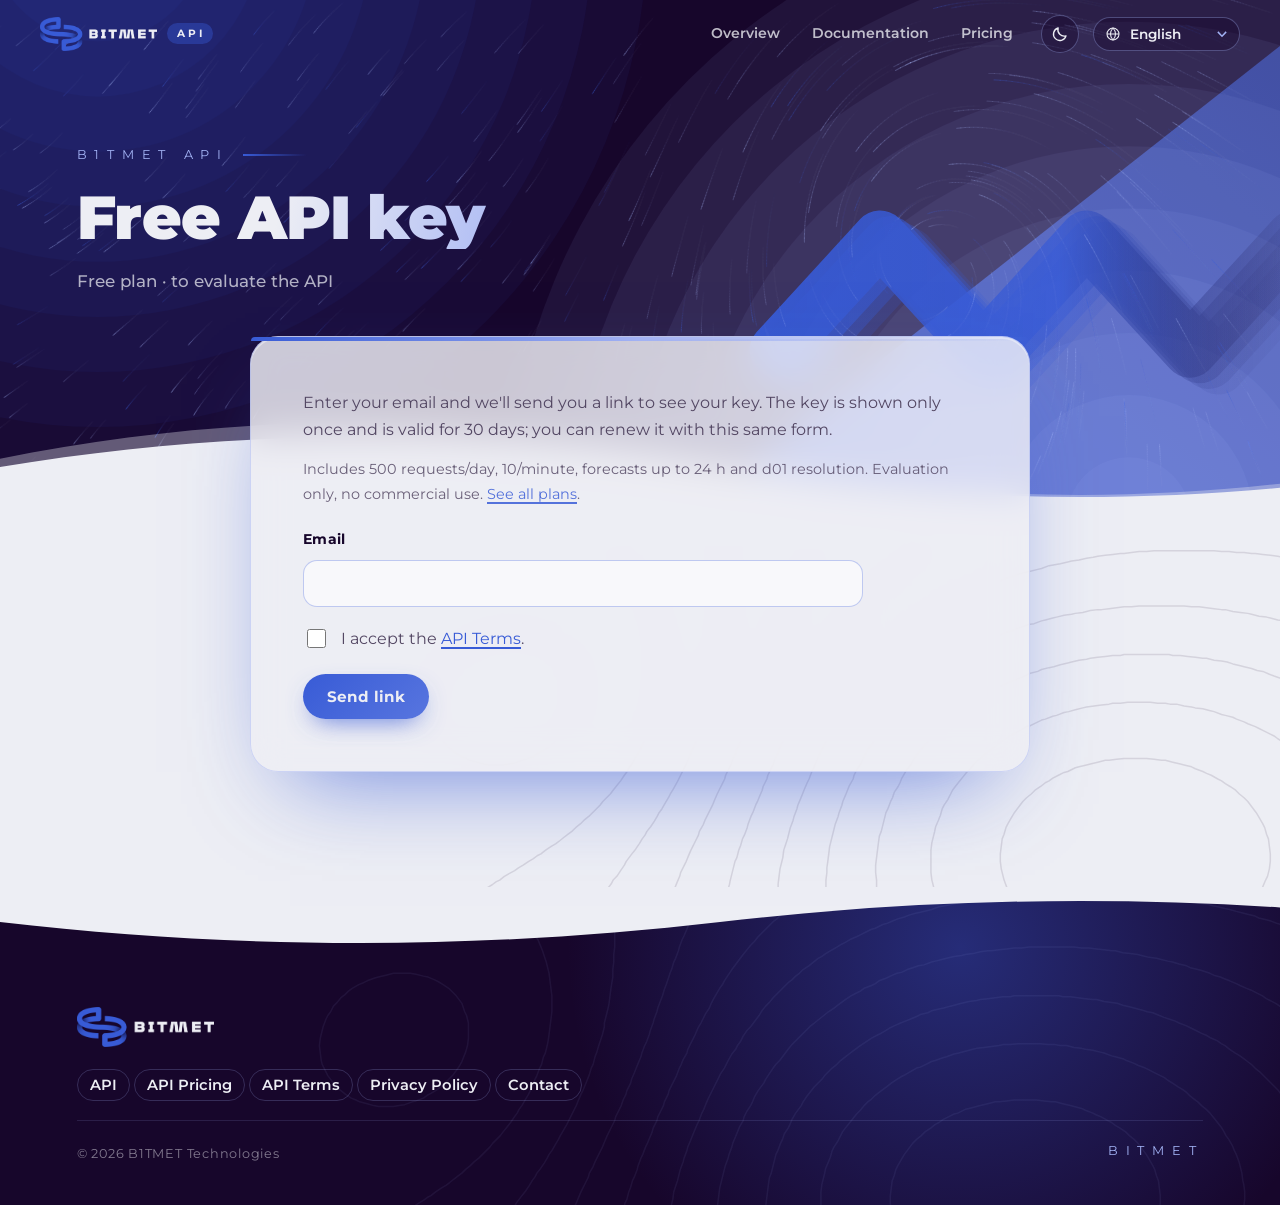
==== commit 9081fb1f: "ready api" ====
--- a/alta.html
+++ b/alta.html
@@ -42,7 +42,7 @@
         <a href="index.html"><span lang="es">Inicio</span><span lang="en">Overview</span><span lang="pt">Início</span><span lang="fr">Aperçu</span><span lang="it">Panoramica</span><span lang="nl">Overzicht</span></a>
         <a href="docs.html"><span lang="es">Documentación</span><span lang="en">Documentation</span><span lang="pt">Documentação</span><span lang="fr">Documentation</span><span lang="it">Documentazione</span><span lang="nl">Documentatie</span></a>
         <a href="precios.html"><span lang="es">Precios</span><span lang="en">Pricing</span><span lang="pt">Preços</span><span lang="fr">Tarifs</span><span lang="it">Prezzi</span><span lang="nl">Prijzen</span></a>
-        <a href="verificacion.html"><span lang="es">Verificación</span><span lang="en">Verification</span><span lang="pt">Verificação</span><span lang="fr">Vérification</span><span lang="it">Verifica</span><span lang="nl">Verificatie</span></a>
+        <!-- <a href="verificacion.html"><span lang="es">Verificación</span><span lang="en">Verification</span><span lang="pt">Verificação</span><span lang="fr">Vérification</span><span lang="it">Verifica</span><span lang="nl">Verificatie</span></a> -->
       </nav>
       <button class="theme" type="button" aria-label="Tema">
         <svg class="moon" viewBox="0 0 24 24" aria-hidden="true"><path d="M20 14.5A8.5 8.5 0 0 1 9.5 4a8.5 8.5 0 1 0 10.5 10.5z"/></svg>
